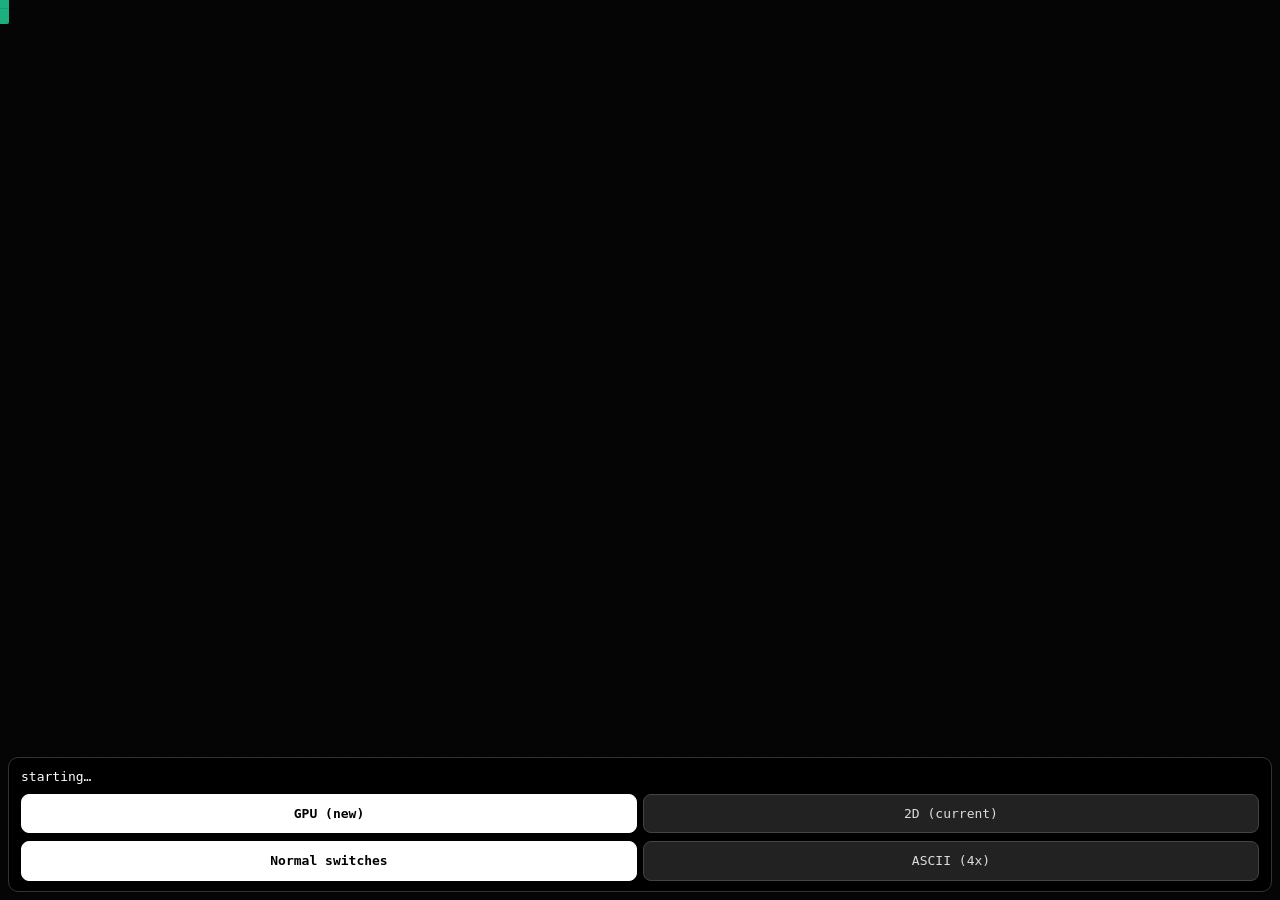
==== lab/flaps/index.html @ bf4a7da9 "Slower transitions and flips; temporary /lab/flaps/ speed test (noindex)" ====
<!doctype html>
<html lang="en">
<meta charset="utf-8">
<meta name="viewport" content="width=device-width, initial-scale=1, viewport-fit=cover">
<meta name="robots" content="noindex, nofollow">
<title>Flap speed test</title>
<style>
  html, body { margin: 0; height: 100%; background: #000; overflow: hidden; font: 13px/1.35 ui-monospace, Menlo, Consolas, monospace; color: #fff; }
  canvas { display: block; position: fixed; inset: 0; }
  #hud { position: fixed; left: 8px; right: 8px; bottom: max(8px, env(safe-area-inset-bottom)); background: rgba(0,0,0,.82); border: 1px solid #333; border-radius: 10px; padding: 10px 12px; }
  #stats { white-space: pre-wrap; font-size: 13px; }
  .big { font-size: 22px; font-weight: 700; }
  .row { display: flex; gap: 6px; margin-top: 8px; flex-wrap: wrap; }
  a { flex: 1; text-align: center; padding: 10px 6px; border-radius: 8px; background: #222; color: #ddd; text-decoration: none; border: 1px solid #444; min-width: 70px; }
  a.on { background: #fff; color: #000; border-color: #fff; font-weight: 700; }
</style>
<canvas id="c"></canvas>
<div id="hud">
  <div id="stats">starting…</div>
  <div class="row" id="mode"></div>
  <div class="row" id="size"></div>
</div>
<script type="module" src="bench.js"></script>
</html>
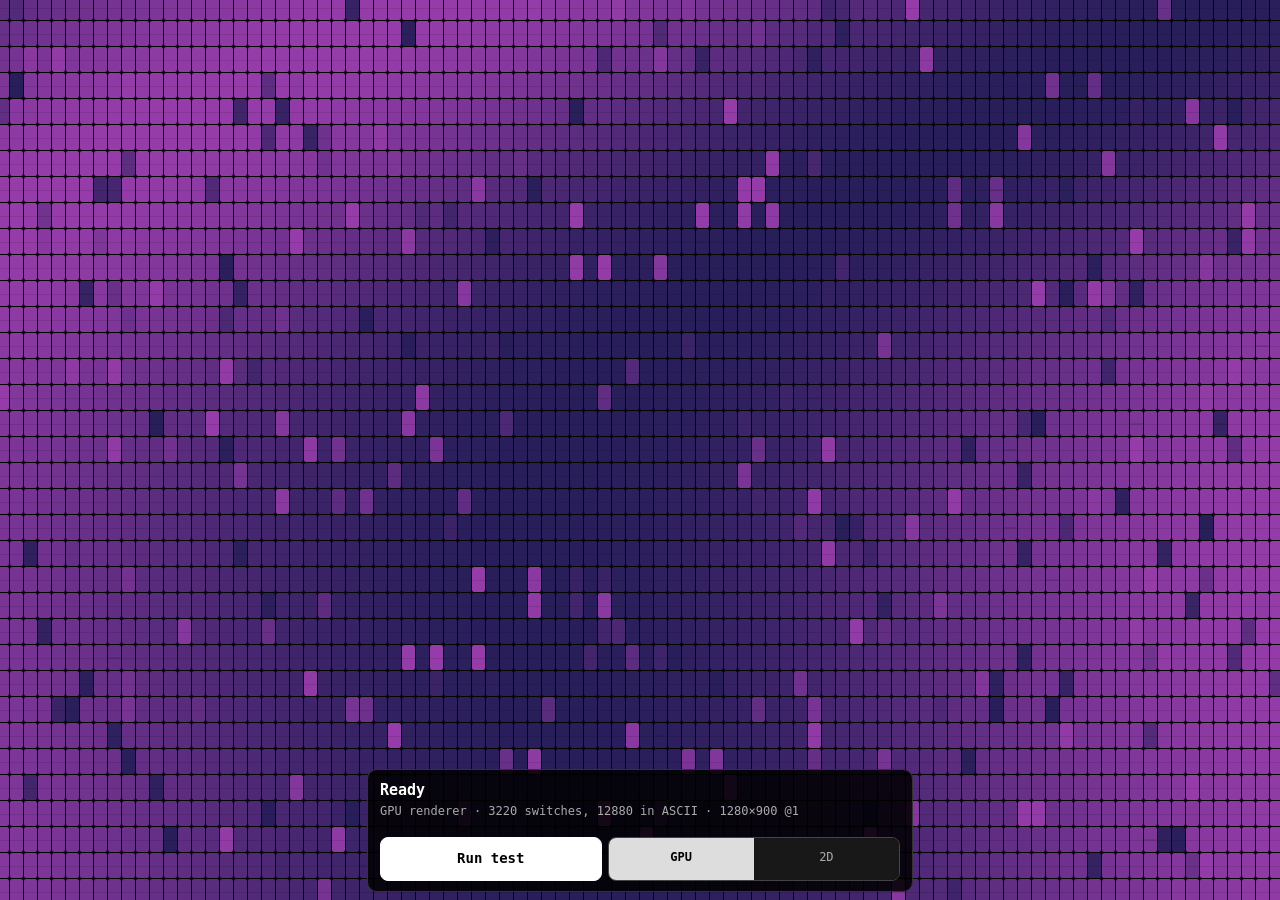
==== commit 0a6f831a: "lab/flaps: one rigorous run (waves, ripple, ASCII both ways) at 2x density" ====
--- a/lab/flaps/index.html
+++ b/lab/flaps/index.html
@@ -5,20 +5,33 @@
 <meta name="robots" content="noindex, nofollow">
 <title>Flap speed test</title>
 <style>
-  html, body { margin: 0; height: 100%; background: #000; overflow: hidden; font: 13px/1.35 ui-monospace, Menlo, Consolas, monospace; color: #fff; }
+  html, body { margin: 0; height: 100%; background: #000; overflow: hidden; font: 12px/1.4 ui-monospace, Menlo, Consolas, monospace; color: #fff; }
   canvas { display: block; position: fixed; inset: 0; }
-  #hud { position: fixed; left: 8px; right: 8px; bottom: max(8px, env(safe-area-inset-bottom)); background: rgba(0,0,0,.82); border: 1px solid #333; border-radius: 10px; padding: 10px 12px; }
-  #stats { white-space: pre-wrap; font-size: 13px; }
-  .big { font-size: 22px; font-weight: 700; }
-  .row { display: flex; gap: 6px; margin-top: 8px; flex-wrap: wrap; }
-  a { flex: 1; text-align: center; padding: 10px 6px; border-radius: 8px; background: #222; color: #ddd; text-decoration: none; border: 1px solid #444; min-width: 70px; }
-  a.on { background: #fff; color: #000; border-color: #fff; font-weight: 700; }
+  #hud { position: fixed; left: 8px; right: 8px; bottom: max(8px, env(safe-area-inset-bottom)); max-width: 520px; margin: 0 auto; background: rgba(0,0,0,.86); border: 1px solid #333; border-radius: 10px; padding: 10px 12px; }
+  #status { font-size: 15px; font-weight: 700; }
+  #info { color: #aaa; margin-top: 2px; }
+  table { width: 100%; border-collapse: collapse; margin-top: 8px; font-variant-numeric: tabular-nums; }
+  th, td { text-align: right; padding: 3px 4px; border-bottom: 1px solid #222; white-space: nowrap; }
+  th:first-child, td:first-child { text-align: left; }
+  th { color: #888; font-weight: 400; }
+  td.bad { color: #ff7a6e; } td.ok { color: #ffd479; } td.good { color: #7fe0a8; }
+  .row { display: flex; gap: 6px; margin-top: 10px; }
+  button, a.btn { flex: 1; font: inherit; font-size: 14px; text-align: center; padding: 11px 6px; border-radius: 8px; background: #222; color: #ddd; text-decoration: none; border: 1px solid #444; }
+  #run { background: #fff; color: #000; font-weight: 700; border-color: #fff; }
+  #run:disabled { opacity: .4; }
+  .seg { display: flex; flex: 1.4; border: 1px solid #444; border-radius: 8px; overflow: hidden; }
+  .seg a { flex: 1; text-align: center; padding: 11px 4px; color: #aaa; text-decoration: none; background: #181818; }
+  .seg a.on { background: #ddd; color: #000; font-weight: 700; }
 </style>
 <canvas id="c"></canvas>
 <div id="hud">
-  <div id="stats">starting…</div>
-  <div class="row" id="mode"></div>
-  <div class="row" id="size"></div>
+  <div id="status">Ready</div>
+  <div id="info"></div>
+  <table id="res"></table>
+  <div class="row">
+    <button id="run">Run test</button>
+    <div class="seg"><a id="m-gl" href="?mode=gl">GPU</a><a id="m-2d" href="?mode=2d">2D</a></div>
+  </div>
 </div>
 <script type="module" src="bench.js"></script>
 </html>
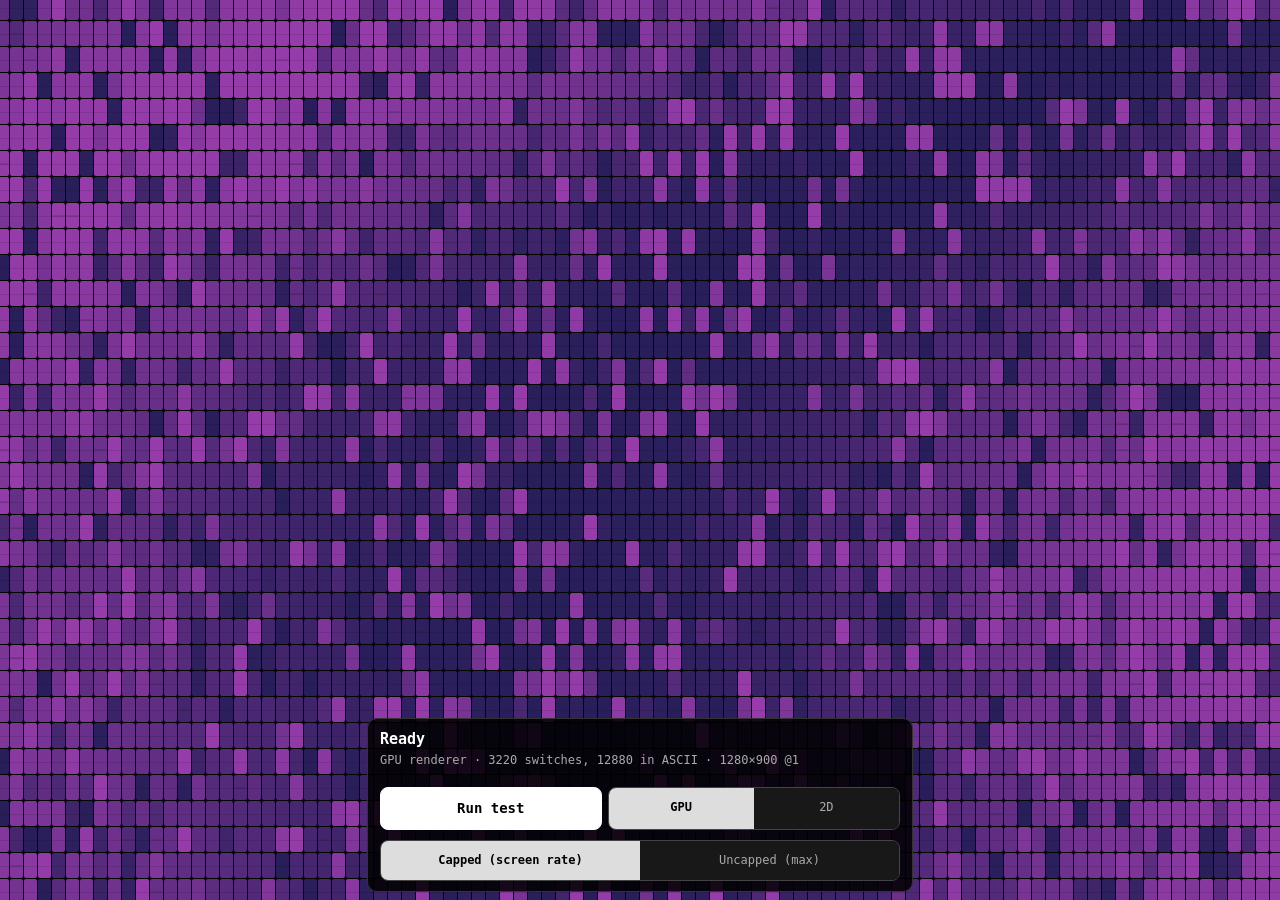
==== commit 91ef1ceb: "lab/flaps: uncapped (max fps) mode" ====
--- a/lab/flaps/index.html
+++ b/lab/flaps/index.html
@@ -19,7 +19,7 @@
   button, a.btn { flex: 1; font: inherit; font-size: 14px; text-align: center; padding: 11px 6px; border-radius: 8px; background: #222; color: #ddd; text-decoration: none; border: 1px solid #444; }
   #run { background: #fff; color: #000; font-weight: 700; border-color: #fff; }
   #run:disabled { opacity: .4; }
-  .seg { display: flex; flex: 1.4; border: 1px solid #444; border-radius: 8px; overflow: hidden; }
+  .seg { display: flex; flex: 1.4; min-width: 0; border: 1px solid #444; border-radius: 8px; overflow: hidden; }
   .seg a { flex: 1; text-align: center; padding: 11px 4px; color: #aaa; text-decoration: none; background: #181818; }
   .seg a.on { background: #ddd; color: #000; font-weight: 700; }
 </style>
@@ -30,7 +30,10 @@
   <table id="res"></table>
   <div class="row">
     <button id="run">Run test</button>
-    <div class="seg"><a id="m-gl" href="?mode=gl">GPU</a><a id="m-2d" href="?mode=2d">2D</a></div>
+    <div class="seg"><a id="m-gl">GPU</a><a id="m-2d">2D</a></div>
+  </div>
+  <div class="row">
+    <div class="seg"><a id="c-on">Capped (screen rate)</a><a id="c-off">Uncapped (max)</a></div>
   </div>
 </div>
 <script type="module" src="bench.js"></script>
